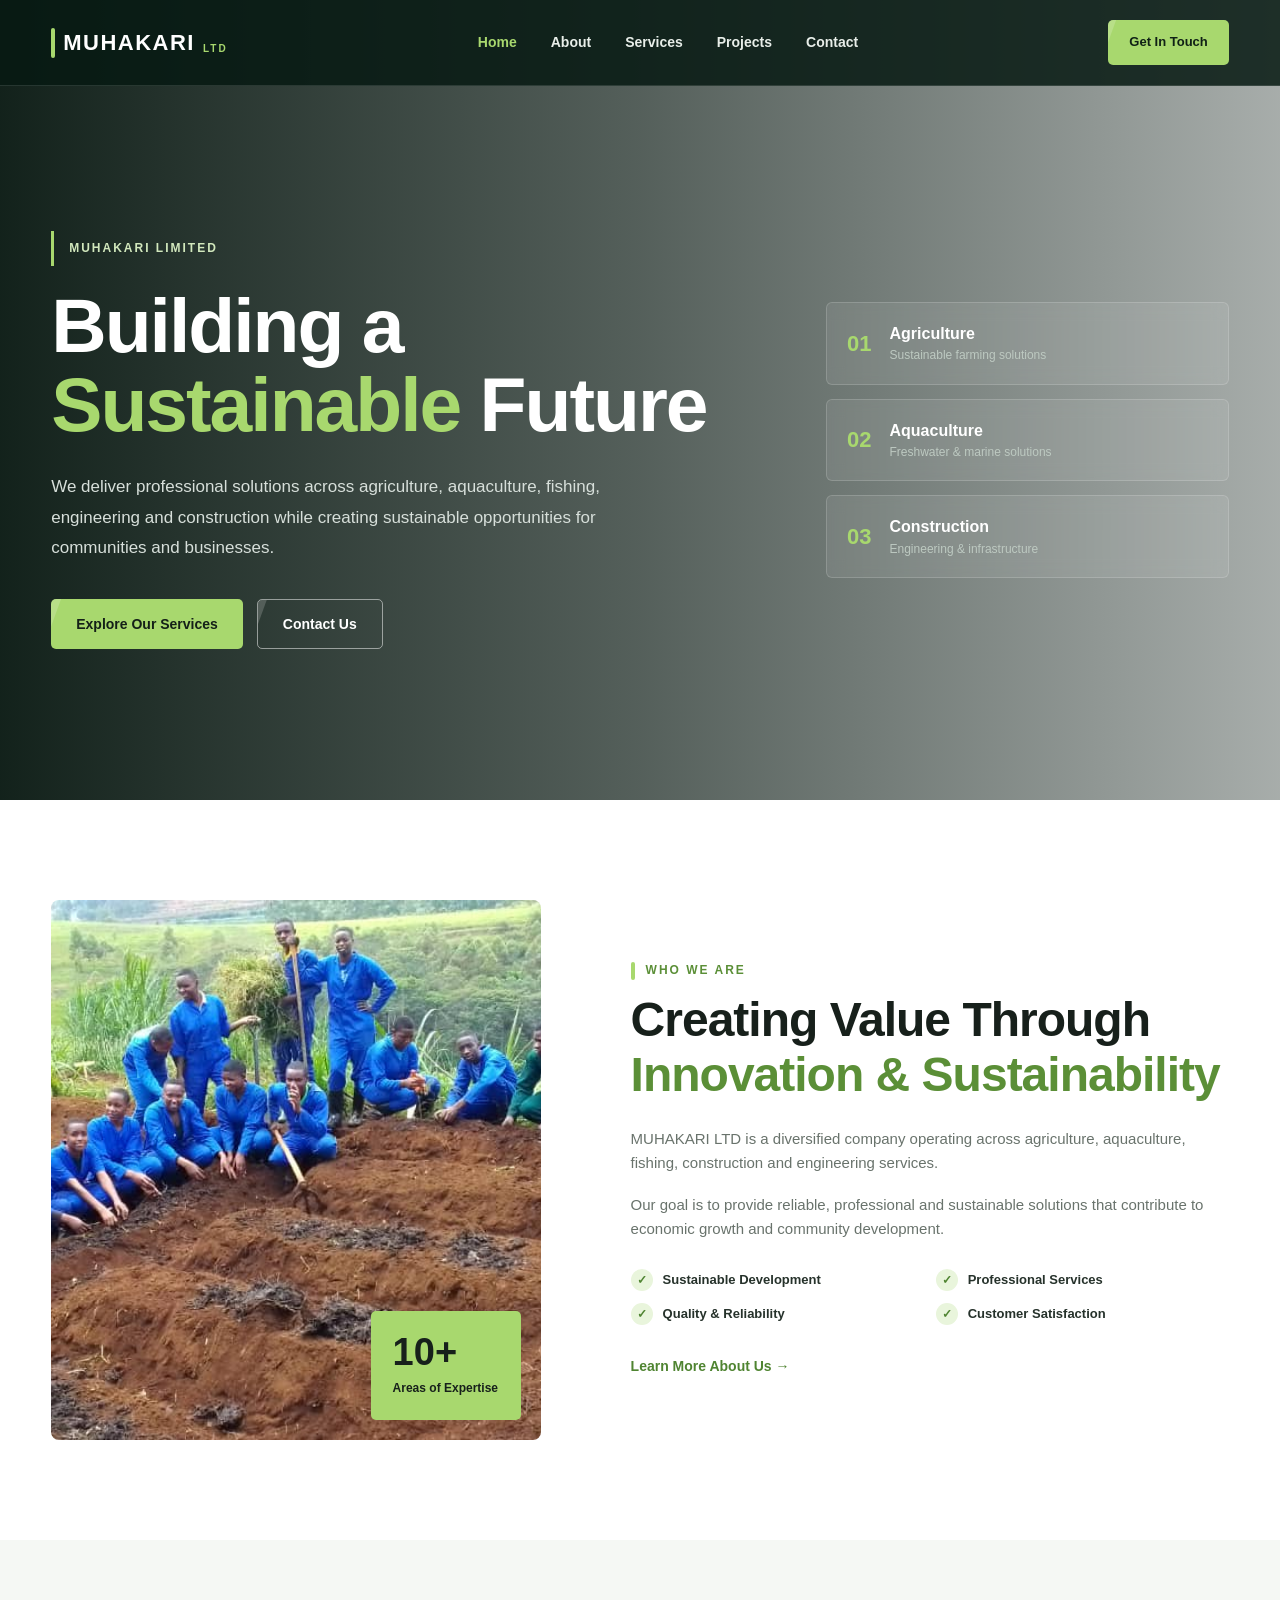
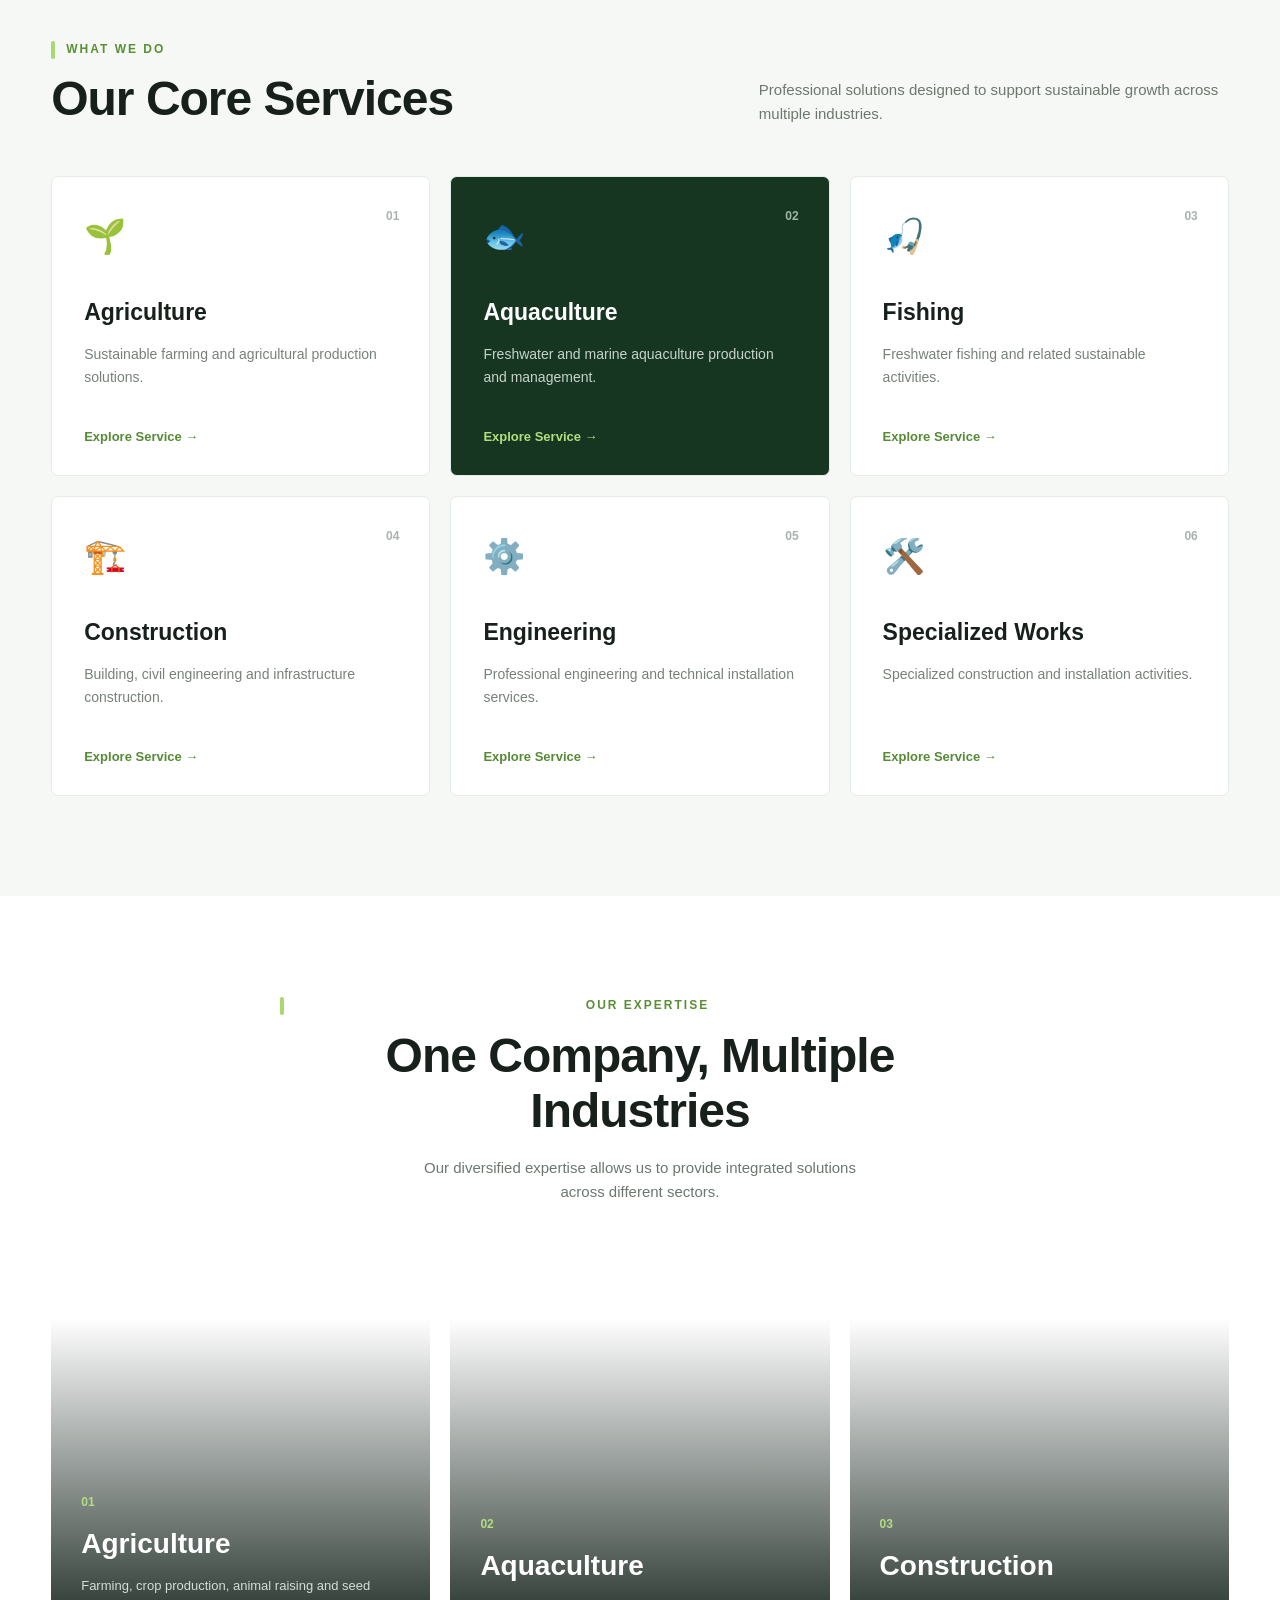
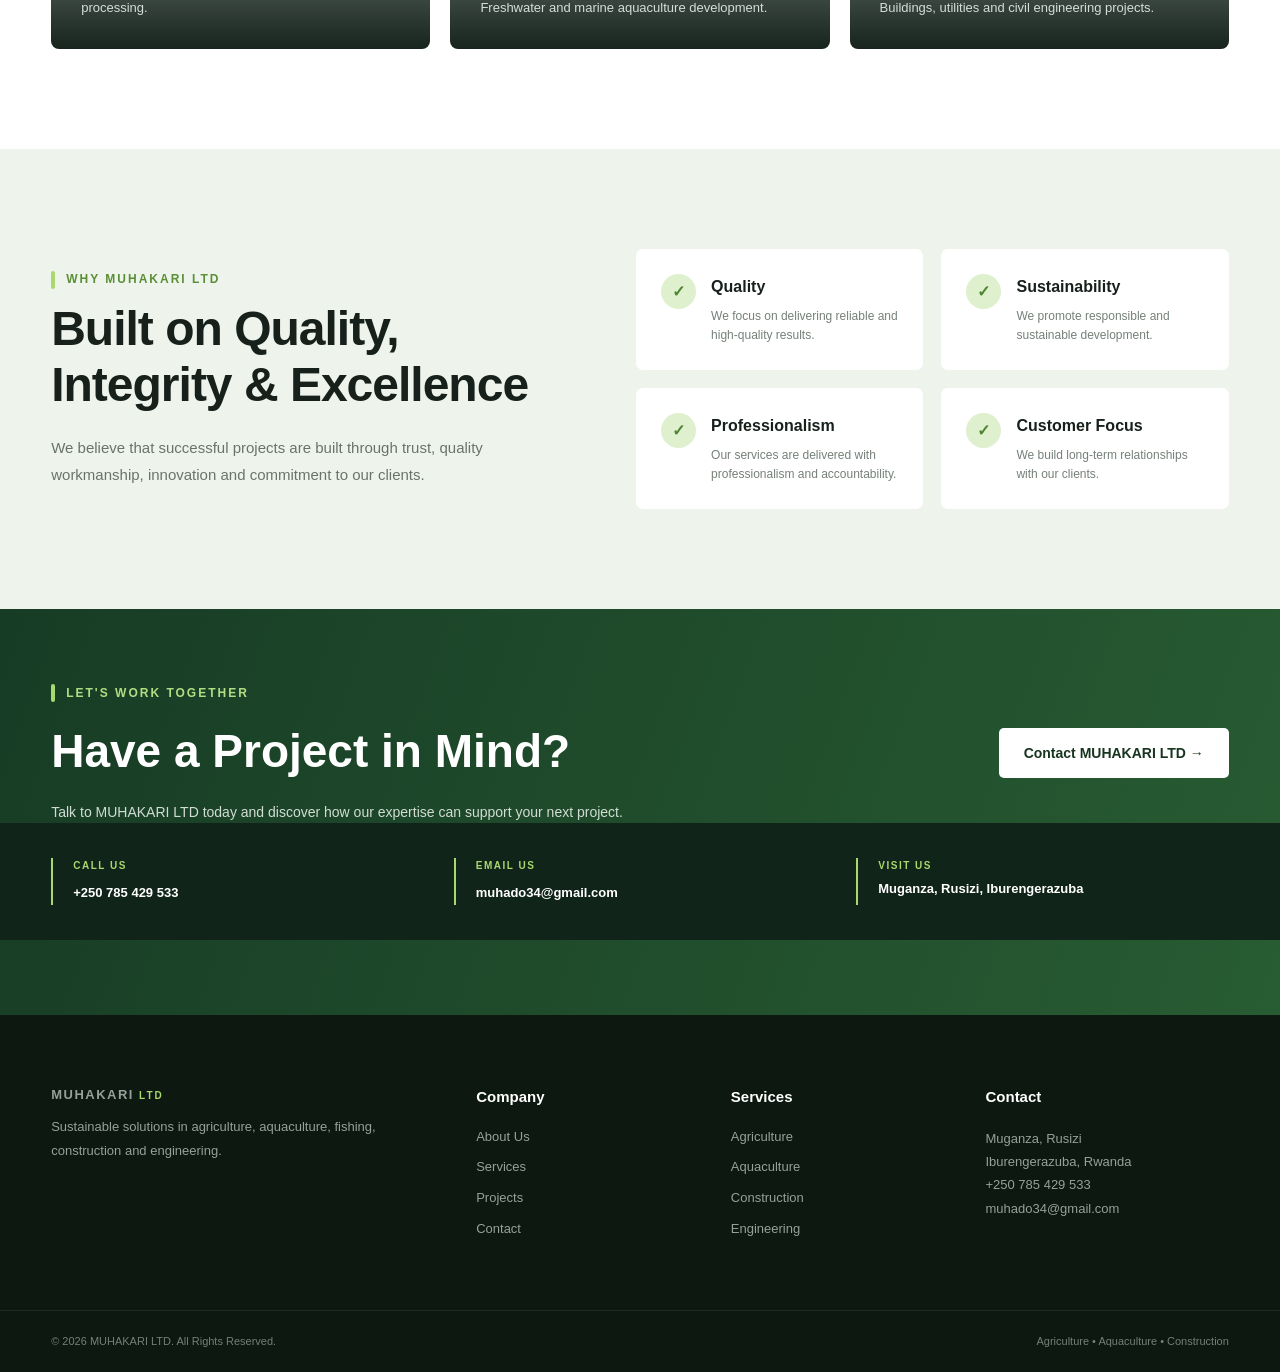
==== index.html @ 99298156 "Initial MUHAKARI L" ====
<!DOCTYPE html>
<html lang="en">
<head>
    <meta charset="UTF-8">
    <meta name="viewport" content="width=device-width, initial-scale=1.0">

    <title>MUHAKARI LTD | Agriculture, Aquaculture & Construction</title>

    <meta
        name="description"
        content="MUHAKARI LTD provides agriculture, freshwater aquaculture, fishing, engineering and construction services."
    >

    <link rel="stylesheet" href="css/style.css">
</head>

<body>

    <!-- =========================
         HEADER
    ========================== -->

    <header class="header">

        <div class="container nav-container">

            <a href="index.html" class="logo">
                <span class="logo-main">MUHAKARI</span>
                <span class="logo-sub">LTD</span>
            </a>

            <nav class="navbar">

                <a href="index.html" class="active">Home</a>

                <a href="about.html">About</a>

                <a href="services.html">Services</a>

                <a href="projects.html">Projects</a>

                <a href="contact.html">Contact</a>

            </nav>

            <a href="contact.html" class="nav-button">
                Get In Touch
            </a>

        </div>

    </header>


    <!-- =========================
         HERO
    ========================== -->

    <main>

        <section class="hero">

            <div class="hero-overlay"></div>

            <div class="container hero-container">

                <div class="hero-content">

                    <span class="hero-tag">
                        MUHAKARI LIMITED
                    </span>

                    <h1>
                        Building a
                        <span>Sustainable</span>
                        Future
                    </h1>

                    <p>
                        We deliver professional solutions across
                        agriculture, aquaculture, fishing, engineering
                        and construction while creating sustainable
                        opportunities for communities and businesses.
                    </p>

                    <div class="hero-buttons">

                        <a href="services.html" class="btn btn-primary">
                            Explore Our Services
                        </a>

                        <a href="contact.html" class="btn btn-outline">
                            Contact Us
                        </a>

                    </div>

                </div>


                <div class="hero-info">

                    <div class="info-card">

                        <strong>01</strong>

                        <div>
                            <h3>Agriculture</h3>
                            <p>
                                Sustainable farming solutions
                            </p>
                        </div>

                    </div>


                    <div class="info-card">

                        <strong>02</strong>

                        <div>
                            <h3>Aquaculture</h3>
                            <p>
                                Freshwater & marine solutions
                            </p>
                        </div>

                    </div>


                    <div class="info-card">

                        <strong>03</strong>

                        <div>
                            <h3>Construction</h3>
                            <p>
                                Engineering & infrastructure
                            </p>
                        </div>

                    </div>

                </div>

            </div>

        </section>


        <!-- =========================
             INTRODUCTION
        ========================== -->

        <section class="intro section">

            <div class="container intro-grid">

                <div class="intro-image">

                    <div class="image-box">

                        <img
                            src="images/agriculture.jpeg"
                            alt="MUHAKARI LTD Agriculture"
                        >

                        <div class="experience">

                            <strong>10+</strong>

                            <span>
                                Areas of
                                Expertise
                            </span>

                        </div>

                    </div>

                </div>


                <div class="intro-content">

                    <span class="section-label">
                        WHO WE ARE
                    </span>

                    <h2>
                        Creating Value Through
                        <span>Innovation & Sustainability</span>
                    </h2>

                    <p>
                        MUHAKARI LTD is a diversified company operating
                        across agriculture, aquaculture, fishing,
                        construction and engineering services.
                    </p>

                    <p>
                        Our goal is to provide reliable, professional
                        and sustainable solutions that contribute to
                        economic growth and community development.
                    </p>

                    <div class="check-list">

                        <div>
                            <span>✓</span>
                            Sustainable Development
                        </div>

                        <div>
                            <span>✓</span>
                            Professional Services
                        </div>

                        <div>
                            <span>✓</span>
                            Quality & Reliability
                        </div>

                        <div>
                            <span>✓</span>
                            Customer Satisfaction
                        </div>

                    </div>

                    <a href="about.html" class="text-button">
                        Learn More About Us →
                    </a>

                </div>

            </div>

        </section>


        <!-- =========================
             SERVICES
        ========================== -->

        <section class="services section">

            <div class="container">

                <div class="section-heading">

                    <div>

                        <span class="section-label">
                            WHAT WE DO
                        </span>

                        <h2>
                            Our Core Services
                        </h2>

                    </div>

                    <p>
                        Professional solutions designed to support
                        sustainable growth across multiple industries.
                    </p>

                </div>


                <div class="service-grid">


                    <!-- Agriculture -->

                    <article class="service-card">

                        <div class="service-icon">
                            🌱
                        </div>

                        <span class="service-number">
                            01
                        </span>

                        <h3>
                            Agriculture
                        </h3>

                        <p>
                            Sustainable farming and agricultural
                            production solutions.
                        </p>

                        <a href="services.html">
                            Explore Service →
                        </a>

                    </article>


                    <!-- Aquaculture -->

                    <article class="service-card featured">

                        <div class="service-icon">
                            🐟
                        </div>

                        <span class="service-number">
                            02
                        </span>

                        <h3>
                            Aquaculture
                        </h3>

                        <p>
                            Freshwater and marine aquaculture
                            production and management.
                        </p>

                        <a href="services.html">
                            Explore Service →
                        </a>

                    </article>


                    <!-- Fishing -->

                    <article class="service-card">

                        <div class="service-icon">
                            🎣
                        </div>

                        <span class="service-number">
                            03
                        </span>

                        <h3>
                            Fishing
                        </h3>

                        <p>
                            Freshwater fishing and related
                            sustainable activities.
                        </p>

                        <a href="services.html">
                            Explore Service →
                        </a>

                    </article>


                    <!-- Construction -->

                    <article class="service-card">

                        <div class="service-icon">
                            🏗️
                        </div>

                        <span class="service-number">
                            04
                        </span>

                        <h3>
                            Construction
                        </h3>

                        <p>
                            Building, civil engineering and
                            infrastructure construction.
                        </p>

                        <a href="services.html">
                            Explore Service →
                        </a>

                    </article>


                    <!-- Engineering -->

                    <article class="service-card">

                        <div class="service-icon">
                            ⚙️
                        </div>

                        <span class="service-number">
                            05
                        </span>

                        <h3>
                            Engineering
                        </h3>

                        <p>
                            Professional engineering and
                            technical installation services.
                        </p>

                        <a href="services.html">
                            Explore Service →
                        </a>

                    </article>


                    <!-- Specialized -->

                    <article class="service-card">

                        <div class="service-icon">
                            🛠️
                        </div>

                        <span class="service-number">
                            06
                        </span>

                        <h3>
                            Specialized Works
                        </h3>

                        <p>
                            Specialized construction and
                            installation activities.
                        </p>

                        <a href="services.html">
                            Explore Service →
                        </a>

                    </article>

                </div>

            </div>

        </section>


        <!-- =========================
             INDUSTRIES
        ========================== -->

        <section class="industries section">

            <div class="container">

                <div class="section-heading center">

                    <span class="section-label">
                        OUR EXPERTISE
                    </span>

                    <h2>
                        One Company, Multiple Industries
                    </h2>

                    <p>
                        Our diversified expertise allows us to provide
                        integrated solutions across different sectors.
                    </p>

                </div>


                <div class="industry-grid">

                    <div class="industry-card agriculture-bg">

                        <div>

                            <span>
                                01
                            </span>

                            <h3>
                                Agriculture
                            </h3>

                            <p>
                                Farming, crop production,
                                animal raising and seed processing.
                            </p>

                        </div>

                    </div>


                    <div class="industry-card aquaculture-bg">

                        <div>

                            <span>
                                02
                            </span>

                            <h3>
                                Aquaculture
                            </h3>

                            <p>
                                Freshwater and marine aquaculture
                                development.
                            </p>

                        </div>

                    </div>


                    <div class="industry-card construction-bg">

                        <div>

                            <span>
                                03
                            </span>

                            <h3>
                                Construction
                            </h3>

                            <p>
                                Buildings, utilities and civil
                                engineering projects.
                            </p>

                        </div>

                    </div>

                </div>

            </div>

        </section>


        <!-- =========================
             WHY CHOOSE US
        ========================== -->

        <section class="why section">

            <div class="container why-grid">

                <div>

                    <span class="section-label">
                        WHY MUHAKARI LTD
                    </span>

                    <h2>
                        Built on Quality,
                        Integrity & Excellence
                    </h2>

                    <p>
                        We believe that successful projects are built
                        through trust, quality workmanship, innovation
                        and commitment to our clients.
                    </p>

                </div>


                <div class="why-items">

                    <div class="why-item">

                        <span class="why-icon">
                            ✓
                        </span>

                        <div>
                            <h3>
                                Quality
                            </h3>

                            <p>
                                We focus on delivering reliable and
                                high-quality results.
                            </p>
                        </div>

                    </div>


                    <div class="why-item">

                        <span class="why-icon">
                            ✓
                        </span>

                        <div>
                            <h3>
                                Sustainability
                            </h3>

                            <p>
                                We promote responsible and sustainable
                                development.
                            </p>
                        </div>

                    </div>


                    <div class="why-item">

                        <span class="why-icon">
                            ✓
                        </span>

                        <div>
                            <h3>
                                Professionalism
                            </h3>

                            <p>
                                Our services are delivered with
                                professionalism and accountability.
                            </p>
                        </div>

                    </div>


                    <div class="why-item">

                        <span class="why-icon">
                            ✓
                        </span>

                        <div>
                            <h3>
                                Customer Focus
                            </h3>

                            <p>
                                We build long-term relationships
                                with our clients.
                            </p>
                        </div>

                    </div>

                </div>

            </div>

        </section>


        <!-- =========================
             CTA
        ========================== -->

        <section class="cta">

            <div class="container cta-container">

                <div>

                    <span class="section-label">
                        LET'S WORK TOGETHER
                    </span>

                    <h2>
                        Have a Project in Mind?
                    </h2>

                    <p>
                        Talk to MUHAKARI LTD today and discover how
                        our expertise can support your next project.
                    </p>

                </div>

                <a href="contact.html" class="btn btn-light">
                    Contact MUHAKARI LTD →
                </a>

            </div>
<section class="contact-bar">

    <div class="container contact-bar-container">

        <div>

            <span>
                CALL US
            </span>

            <a href="tel:+250785429533">
                +250 785 429 533
            </a>

        </div>


        <div>

            <span>
                EMAIL US
            </span>

            <a href="mailto:muhado34@gmail.com">
                muhado34@gmail.com
            </a>

        </div>


        <div>

            <span>
                VISIT US
            </span>

            <p>
                Muganza, Rusizi, Iburengerazuba
            </p>

        </div>

    </div>
        </section>

    </main>


    <!-- =========================
         FOOTER
    ========================== -->

    <footer class="footer">

        <div class="container footer-grid">

            <div>

                <a href="index.html" class="footer-logo">
                    MUHAKARI <span>LTD</span>
                </a>

                <p>
                    Sustainable solutions in agriculture,
                    aquaculture, fishing, construction and
                    engineering.
                </p>

            </div>


            <div>

                <h3>
                    Company
                </h3>

                <a href="about.html">
                    About Us
                </a>

                <a href="services.html">
                    Services
                </a>

                <a href="projects.html">
                    Projects
                </a>

                <a href="contact.html">
                    Contact
                </a>

            </div>


</section>

            <div>

                <h3>
                    Services
                </h3>

                <a href="services.html">
                    Agriculture
                </a>

                <a href="services.html">
                    Aquaculture
                </a>

                <a href="services.html">
                    Construction
                </a>

                <a href="services.html">
                    Engineering
                </a>

            </div>


        
<div>

    <h3>
        Contact
    </h3>

    <p>
        Muganza, Rusizi
    </p>

    <p>
        Iburengerazuba, Rwanda
    </p>

    <p>
        +250 785 429 533
    </p>

    <p>
        muhado34@gmail.com
    </p>

</div>



        </div>


        <div class="footer-bottom">

            <p>
                © 2026 MUHAKARI LTD. All Rights Reserved.
            </p>

            <p>
                Agriculture • Aquaculture • Construction
            </p>

        </div>

    </footer>

</body>
</html>
---- css/style.css ----
/* =========================================
   MUHAKARI LTD
   MAIN STYLESHEET
========================================= */


/* =========================================
   RESET
========================================= */

* {
    margin: 0;
    padding: 0;
    box-sizing: border-box;
}

html {
    scroll-behavior: smooth;
}

body {
    font-family:
        Arial,
        Helvetica,
        sans-serif;

    color: #17201b;

    background: #ffffff;

    line-height: 1.6;
}

img {
    width: 100%;
    display: block;
}

a {
    text-decoration: none;
    color: inherit;
}

.container {
    width: min(1180px, 92%);

    margin: auto;
}

.section {
    padding: 100px 0;
}


/* =========================================
   HEADER
========================================= */

.header {
    position: absolute;

    top: 0;
    left: 0;

    width: 100%;

    z-index: 100;

    background: rgba(7, 25, 18, 0.85);

    border-bottom:
        1px solid
        rgba(255, 255, 255, 0.12);
}

.nav-container {
    min-height: 85px;

    display: flex;

    align-items: center;

    justify-content: space-between;

    gap: 30px;
}


/* LOGO */

.logo {
    display: flex;

    align-items: baseline;

    gap: 6px;

    color: #ffffff;

    font-size: 23px;

    font-weight: 800;

    letter-spacing: 1px;
}

.logo-main {
    color: #ffffff;
}

.logo-sub {
    color: #a8d86e;

    font-size: 14px;
}


/* NAVIGATION */

.navbar {
    display: flex;

    align-items: center;

    gap: 34px;
}

.navbar a {
    color: #e8eee9;

    font-size: 14px;

    font-weight: 600;

    transition: 0.3s;
}

.navbar a:hover,
.navbar a.active {
    color: #a8d86e;
}


/* NAV BUTTON */

.nav-button {
    padding: 12px 21px;

    background: #a8d86e;

    color: #102116;

    border-radius: 5px;

    font-size: 13px;

    font-weight: 700;

    transition: 0.3s;
}

.nav-button:hover {
    background: #ffffff;

    transform: translateY(-2px);
}


/* =========================================
   HERO
========================================= */

.hero {
    min-height: 800px;

    position: relative;

    display: flex;

    align-items: center;

    background-image:
        url("../images/hero.jpg");

    background-size: cover;

    background-position: center;
}

.hero-overlay {
    position: absolute;

    inset: 0;

    background:
        linear-gradient(
            90deg,
            rgba(4, 20, 13, 0.94),
            rgba(4, 20, 13, 0.68),
            rgba(4, 20, 13, 0.35)
        );
}

.hero-container {
    position: relative;

    z-index: 2;

    display: grid;

    grid-template-columns:
        1.4fr
        0.8fr;

    align-items: center;

    gap: 70px;

    padding-top: 80px;
}

.hero-content {
    max-width: 720px;
}

.hero-tag {
    display: inline-block;

    margin-bottom: 20px;

    padding: 8px 15px;

    border-left:
        3px solid
        #a8d86e;

    color: #d2e8bd;

    font-size: 12px;

    font-weight: 700;

    letter-spacing: 2px;
}

.hero h1 {
    color: #ffffff;

    font-size:
        clamp(48px, 6vw, 78px);

    line-height: 1.03;

    letter-spacing: -2px;

    margin-bottom: 28px;
}

.hero h1 span {
    color: #a8d86e;
}

.hero-content > p {
    max-width: 620px;

    color: #d7dfda;

    font-size: 17px;

    line-height: 1.8;
}


/* HERO BUTTONS */

.hero-buttons {
    display: flex;

    gap: 14px;

    margin-top: 35px;

    flex-wrap: wrap;
}

.btn {
    display: inline-flex;

    align-items: center;

    justify-content: center;

    min-height: 50px;

    padding: 0 25px;

    border-radius: 5px;

    font-size: 14px;

    font-weight: 700;

    transition: 0.3s;
}

.btn-primary {
    background: #a8d86e;

    color: #142018;
}

.btn-primary:hover {
    background: #ffffff;

    transform: translateY(-3px);
}

.btn-outline {
    color: #ffffff;

    border:
        1px solid
        rgba(255, 255, 255, 0.5);
}

.btn-outline:hover {
    background: #ffffff;

    color: #142018;
}


/* HERO INFO */

.hero-info {
    display: flex;

    flex-direction: column;

    gap: 14px;
}

.info-card {
    display: flex;

    align-items: center;

    gap: 18px;

    padding: 18px 20px;

    background:
        rgba(255, 255, 255, 0.08);

    border:
        1px solid
        rgba(255, 255, 255, 0.16);

    backdrop-filter: blur(8px);

    border-radius: 6px;
}

.info-card strong {
    color: #a8d86e;

    font-size: 22px;
}

.info-card h3 {
    color: #ffffff;

    font-size: 16px;
}

.info-card p {
    color: #bdc9c1;

    font-size: 12px;
}


/* =========================================
   SECTION TITLES
========================================= */

.section-label {
    display: block;

    margin-bottom: 12px;

    color: #5b8f37;

    font-size: 12px;

    font-weight: 800;

    letter-spacing: 2px;
}

.section-heading {
    display: flex;

    align-items: end;

    justify-content: space-between;

    gap: 50px;

    margin-bottom: 50px;
}

.section-heading h2,
.intro-content h2,
.why h2 {
    color: #17201b;

    font-size:
        clamp(32px, 4vw, 48px);

    line-height: 1.15;

    letter-spacing: -1px;
}

.section-heading > p {
    max-width: 470px;

    color: #6c776f;

    font-size: 15px;
}

.section-heading.center {
    display: block;

    text-align: center;

    max-width: 720px;

    margin:
        0 auto
        55px;
}

.section-heading.center p {
    margin: 18px auto 0;
}


/* =========================================
   INTRO
========================================= */

.intro {
    background: #ffffff;
}

.intro-grid {
    display: grid;

    grid-template-columns:
        0.9fr
        1.1fr;

    gap: 90px;

    align-items: center;
}

.intro-image {
    position: relative;
}

.image-box {
    position: relative;

    overflow: hidden;

    border-radius: 8px;
}

.image-box img {
    height: 540px;

    object-fit: cover;
}

.experience {
    position: absolute;

    right: 20px;

    bottom: 20px;

    width: 150px;

    padding: 22px;

    background: #a8d86e;

    color: #17201b;

    border-radius: 5px;
}

.experience strong {
    display: block;

    font-size: 38px;

    line-height: 1;
}

.experience span {
    display: block;

    margin-top: 8px;

    font-size: 12px;

    font-weight: 700;
}

.intro-content h2 {
    margin-bottom: 25px;
}

.intro-content h2 span {
    color: #5b8f37;
}

.intro-content p {
    margin-bottom: 18px;

    color: #69736c;

    font-size: 15px;
}


/* CHECK LIST */

.check-list {
    display: grid;

    grid-template-columns:
        1fr
        1fr;

    gap: 12px;

    margin: 28px 0;
}

.check-list div {
    display: flex;

    align-items: center;

    gap: 10px;

    color: #26322b;

    font-size: 13px;

    font-weight: 600;
}

.check-list span {
    display: flex;

    align-items: center;

    justify-content: center;

    width: 22px;

    height: 22px;

    background: #e9f5dc;

    color: #4f8431;

    border-radius: 50%;

    font-size: 12px;
}

.text-button {
    display: inline-block;

    color: #4f8431;

    font-size: 14px;

    font-weight: 800;

    transition: 0.3s;
}

.text-button:hover {
    letter-spacing: 0.5px;
}


/* =========================================
   SERVICES
========================================= */

.services {
    background: #f5f8f4;
}

.service-grid {
    display: grid;

    grid-template-columns:
        repeat(3, 1fr);

    gap: 20px;
}

.service-card {
    position: relative;

    min-height: 300px;

    padding: 32px;

    background: #ffffff;

    border:
        1px solid
        #e5ebe5;

    border-radius: 7px;

    transition: 0.35s;

    overflow: hidden;
}

.service-card:hover {
    transform: translateY(-7px);

    box-shadow:
        0 20px 45px
        rgba(25, 45, 31, 0.09);
}

.service-card.featured {
    background: #173622;

    color: #ffffff;
}

.service-icon {
    font-size: 34px;

    margin-bottom: 30px;
}

.service-number {
    position: absolute;

    top: 30px;

    right: 30px;

    color: #a9b3ac;

    font-size: 12px;

    font-weight: 700;
}

.service-card.featured .service-number {
    color: #9eb7a2;
}

.service-card h3 {
    margin-bottom: 12px;

    font-size: 23px;
}

.service-card p {
    color: #778179;

    font-size: 14px;

    line-height: 1.7;
}

.service-card.featured p {
    color: #c6d3ca;
}

.service-card a {
    position: absolute;

    left: 32px;

    bottom: 28px;

    color: #568a36;

    font-size: 13px;

    font-weight: 800;
}

.service-card.featured a {
    color: #b2df7d;
}


/* =========================================
   INDUSTRIES
========================================= */

.industries {
    background: #ffffff;
}

.industry-grid {
    display: grid;

    grid-template-columns:
        repeat(3, 1fr);

    gap: 20px;
}

.industry-card {
    min-height: 390px;

    position: relative;

    display: flex;

    align-items: end;

    padding: 30px;

    border-radius: 8px;

    overflow: hidden;

    background-size: cover;

    background-position: center;

    isolation: isolate;
}

.industry-card::before {
    content: "";

    position: absolute;

    inset: 0;

    z-index: -1;

    background:
        linear-gradient(
            transparent 15%,
            rgba(3, 18, 10, 0.92)
        );
}

.agriculture-bg {
    background-image:
        url("../images/agriculture.jpg");
}

.aquaculture-bg {
    background-image:
        url("../images/aquaculture.jpg");
}

.construction-bg {
    background-image:
        url("../images/construction.jpg");
}

.industry-card div {
    color: #ffffff;
}

.industry-card span {
    color: #b3dd82;

    font-size: 12px;

    font-weight: 800;
}

.industry-card h3 {
    margin: 8px 0;

    font-size: 28px;
}

.industry-card p {
    color: #d4ded7;

    font-size: 13px;

    line-height: 1.7;
}


/* =========================================
   WHY US
========================================= */

.why {
    background: #eef4eb;
}

.why-grid {
    display: grid;

    grid-template-columns:
        0.9fr
        1.1fr;

    gap: 100px;

    align-items: center;
}

.why h2 {
    margin-bottom: 22px;
}

.why > .container > div:first-child > p {
    color: #69736c;

    font-size: 15px;

    line-height: 1.8;
}

.why-items {
    display: grid;

    grid-template-columns:
        1fr
        1fr;

    gap: 18px;
}

.why-item {
    display: flex;

    gap: 15px;

    padding: 25px;

    background: #ffffff;

    border-radius: 7px;
}

.why-icon {
    flex-shrink: 0;

    display: flex;

    align-items: center;

    justify-content: center;

    width: 35px;

    height: 35px;

    background: #dff0cf;

    color: #4f8431;

    border-radius: 50%;

    font-weight: 800;
}

.why-item h3 {
    margin-bottom: 7px;

    font-size: 16px;
}

.why-item p {
    color: #768078;

    font-size: 12px;

    line-height: 1.6;
}


/* =========================================
   CTA
========================================= */

.cta {
    padding: 75px 0;

    background:
        linear-gradient(
            110deg,
            #173c25,
            #285c32
        );

    color: #ffffff;
}

.cta-container {
    display: flex;

    align-items: center;

    justify-content: space-between;

    gap: 50px;
}

.cta .section-label {
    color: #b3dd82;
}

.cta h2 {
    margin-bottom: 12px;

    font-size:
        clamp(30px, 4vw, 46px);
}

.cta p {
    max-width: 600px;

    color: #d1ddd4;

    font-size: 14px;
}

.btn-light {
    flex-shrink: 0;

    background: #ffffff;

    color: #18351f;
}

.btn-light:hover {
    background: #b4df82;

    transform: translateY(-3px);
}


/* =========================================
   FOOTER
========================================= */

.footer {
    padding-top: 70px;

    background: #0c1810;

    color: #ffffff;
}

.footer-grid {
    display: grid;

    grid-template-columns:
        1.5fr
        0.8fr
        0.8fr
        1fr;

    gap: 60px;

    padding-bottom: 60px;
}

.footer-logo {
    display: inline-block;

    margin-bottom: 20px;

    font-size: 23px;

    font-weight: 800;

    letter-spacing: 1px;
}

.footer-logo span {
    color: #a8d86e;
}

.footer-grid > div:first-child p {
    max-width: 350px;

    color: #94a299;

    font-size: 13px;

    line-height: 1.8;
}

.footer h3 {
    margin-bottom: 18px;

    color: #ffffff;

    font-size: 15px;
}

.footer-grid a {
    display: block;

    margin-bottom: 10px;

    color: #94a299;

    font-size: 13px;

    transition: 0.3s;
}

.footer-grid a:hover {
    color: #a8d86e;
}

.footer-grid p {
    color: #94a299;

    font-size: 13px;

    line-height: 1.8;
}

.footer-bottom {
    display: flex;

    justify-content: space-between;

    gap: 20px;

    padding: 22px 4%;

    border-top:
        1px solid
        rgba(255, 255, 255, 0.08);

    color: #738078;

    font-size: 11px;
}


/* =========================================
   RESPONSIVE
========================================= */

@media (max-width: 1000px) {

    .navbar {
        gap: 20px;
    }

    .nav-button {
        display: none;
    }

    .hero-container {
        grid-template-columns: 1fr;

        padding-bottom: 80px;
    }

    .hero-info {
        display: grid;

        grid-template-columns:
            repeat(3, 1fr);
    }

    .intro-grid {
        gap: 50px;
    }

    .why-grid {
        gap: 50px;
    }

    .footer-grid {
        grid-template-columns:
            1fr
            1fr;
    }
}


@media (max-width: 760px) {

    .section {
        padding: 70px 0;
    }

    .header {
        position: relative;

        background: #0c1810;
    }

    .nav-container {
        min-height: auto;

        padding: 20px 0;

        flex-direction: column;

        gap: 18px;
    }

    .navbar {
        width: 100%;

        justify-content: center;

        flex-wrap: wrap;

        gap: 15px 22px;
    }

    .hero {
        min-height: 720px;
    }

    .hero-container {
        padding-top: 50px;
    }

    .hero h1 {
        font-size: 50px;
    }

    .hero-info {
        grid-template-columns: 1fr;
    }

    .section-heading {
        display: block;
    }

    .section-heading > p {
        margin-top: 18px;
    }

    .intro-grid,
    .why-grid {
        grid-template-columns: 1fr;
    }

    .service-grid,
    .industry-grid {
        grid-template-columns: 1fr;
    }

    .image-box img {
        height: 400px;
    }

    .why-items {
        grid-template-columns: 1fr;
    }

    .cta-container {
        flex-direction: column;

        align-items: flex-start;
    }

    .footer-grid {
        grid-template-columns: 1fr;

        gap: 35px;
    }

    .footer-bottom {
        flex-direction: column;
    }
}


@media (max-width: 480px) {

    .container {
        width: 90%;
    }

    .hero h1 {
        font-size: 42px;
    }

    .hero-content > p {
        font-size: 15px;
    }

    .hero-buttons {
        flex-direction: column;

        align-items: stretch;
    }

    .btn {
        width: 100%;
    }

    .check-list {
        grid-template-columns: 1fr;
    }

    .experience {
        right: 10px;

        bottom: 10px;
    }
}
/* =========================================
   INNER PAGE HERO
========================================= */

.page-hero {
    min-height: 500px;

    display: flex;

    align-items: center;

    padding-top: 100px;

    background:
        linear-gradient(
            110deg,
            #0d2618,
            #245431
        );

    color: #ffffff;
}

.page-hero .container {
    max-width: 900px;
}

.page-hero .section-label {
    color: #b4df82;
}

.page-hero h1 {
    margin-bottom: 22px;

    font-size:
        clamp(45px, 6vw, 70px);

    line-height: 1.05;

    letter-spacing: -2px;
}

.page-hero h1 span {
    color: #b4df82;
}

.page-hero p {
    max-width: 650px;

    color: #d2ddd5;

    font-size: 17px;

    line-height: 1.8;
}

/* =========================================
   CONTACT QUICK ACTIONS
========================================= */

.contact-quick-actions {
    display: grid;

    grid-template-columns:
        1fr
        1fr;

    gap: 15px;

    margin-bottom: 30px;
}

.quick-action {
    display: flex;

    align-items: center;

    gap: 13px;

    padding: 17px;

    background: #ffffff;

    border:
        1px solid
        #e1e8e1;

    border-radius: 6px;

    transition: 0.3s ease;
}

.quick-action:hover {
    border-color: #a8d86e;

    transform: translateY(-3px);

    box-shadow:
        0 10px 25px
        rgba(23, 54, 34, 0.08);
}

.quick-action > span {
    display: flex;

    align-items: center;

    justify-content: center;

    width: 40px;

    height: 40px;

    background: #e9f4df;

    border-radius: 50%;

    font-size: 17px;
}

.quick-action strong {
    display: block;

    margin-bottom: 3px;

    color: #173622;

    font-size: 12px;
}

.quick-action small {
    color: #758078;

    font-size: 11px;
}


@media (max-width: 600px) {

    .contact-quick-actions {
        grid-template-columns: 1fr;
    }

}
/* =========================================
   CONTACT BAR
========================================= */

.contact-bar {
    padding: 35px 0;

    background: #102419;

    color: #ffffff;
}

.contact-bar-container {
    display: grid;

    grid-template-columns:
        repeat(3, 1fr);

    gap: 30px;
}

.contact-bar-container > div {
    padding-left: 20px;

    border-left:
        2px solid
        #a8d86e;
}

.contact-bar span {
    display: block;

    margin-bottom: 5px;

    color: #a8d86e;

    font-size: 10px;

    font-weight: 800;

    letter-spacing: 1.5px;
}

.contact-bar a,
.contact-bar p {
    color: #ffffff;

    font-size: 13px;

    font-weight: 600;
}

.contact-bar a:hover {
    color: #a8d86e;
}


@media (max-width: 760px) {

    .contact-bar-container {
        grid-template-columns: 1fr;

        gap: 20px;
    }

}

/* =========================================
   MUHAKARI LTD - BRAND SYSTEM
========================================= */

:root {
    --primary: #173622;
    --primary-dark: #0c1810;
    --primary-light: #285c32;

    --accent: #a8d86e;
    --accent-light: #e9f4df;

    --white: #ffffff;
    --black: #17201b;

    --text: #69736c;
    --border: #e3e9e3;
    --background: #f5f8f4;

    --container: 1180px;

    --radius: 7px;

    --transition: 0.3s ease;
}


/* =========================================
   PROFESSIONAL LOGO
========================================= */

.logo {
    position: relative;

    display: inline-flex;

    align-items: center;

    gap: 8px;

    color: var(--white);

    font-size: 22px;

    font-weight: 900;

    letter-spacing: 1.5px;
}

.logo::before {
    content: "";

    width: 4px;

    height: 30px;

    background: var(--accent);

    border-radius: 10px;
}

.logo-main {
    color: var(--white);

    line-height: 1;
}

.logo-sub {
    align-self: flex-end;

    margin-bottom: 1px;

    color: var(--accent);

    font-size: 10px;

    font-weight: 800;

    letter-spacing: 2px;
}


/* FOOTER LOGO */

.footer-logo {
    display: inline-flex;

    align-items: center;

    gap: 8px;

    margin-bottom: 20px;

    color: var(--white);

    font-size: 22px;

    font-weight: 900;

    letter-spacing: 1.5px;
}

.footer-logo::before {
    content: "";

    width: 4px;

    height: 28px;

    background: var(--accent);

    border-radius: 10px;
}

.footer-logo span {
    color: var(--accent);

    font-size: 10px;

    letter-spacing: 2px;
}


/* =========================================
   GLOBAL BUTTON IMPROVEMENT
========================================= */

.btn,
.nav-button {
    position: relative;

    overflow: hidden;
}

.btn::after,
.nav-button::after {
    content: "";

    position: absolute;

    top: 0;

    left: -100%;

    width: 100%;

    height: 100%;

    background:
        rgba(255,255,255,0.18);

    transform: skewX(-20deg);

    transition: 0.5s;
}

.btn:hover::after,
.nav-button:hover::after {
    left: 120%;
}


/* =========================================
   CARD HOVER
========================================= */

.service-card,
.project-card,
.why-item,
.contact-services a {
    transition:
        transform 0.3s ease,
        box-shadow 0.3s ease,
        border-color 0.3s ease;
}

.service-card:hover,
.project-card:hover,
.why-item:hover {
    border-color: #b7d69a;
}


/* =========================================
   SECTION DECORATION
========================================= */

.section-label {
    position: relative;

    padding-left: 15px;
}

.section-label::before {
    content: "";

    position: absolute;

    left: 0;

    top: 50%;

    width: 4px;

    height: 18px;

    transform: translateY(-50%);

    background: var(--accent);

    border-radius: 5px;
}


/* =========================================
   PAGE HERO IMPROVEMENT
========================================= */

.page-hero {
    position: relative;

    overflow: hidden;
}

.page-hero::after {
    content: "";

    position: absolute;

    width: 450px;

    height: 450px;

    right: -180px;

    bottom: -250px;

    border:
        1px solid
        rgba(168, 216, 110, 0.18);

    border-radius: 50%;
}

.page-hero::before {
    content: "";

    position: absolute;

    width: 250px;

    height: 250px;

    right: 100px;

    top: 50px;

    border:
        1px solid
        rgba(168, 216, 110, 0.08);

    border-radius: 50%;
}


/* =========================================
   SELECTION
========================================= */

::selection {
    background: var(--accent);

    color: var(--primary-dark);
}


/* =========================================
   SCROLLBAR
========================================= */

::-webkit-scrollbar {
    width: 9px;
}

::-webkit-scrollbar-track {
    background: #edf2ed;
}

::-webkit-scrollbar-thumb {
    background: var(--primary);

    border-radius: 20px;
}

::-webkit-scrollbar-thumb:hover {
    background: var(--primary-light);
}
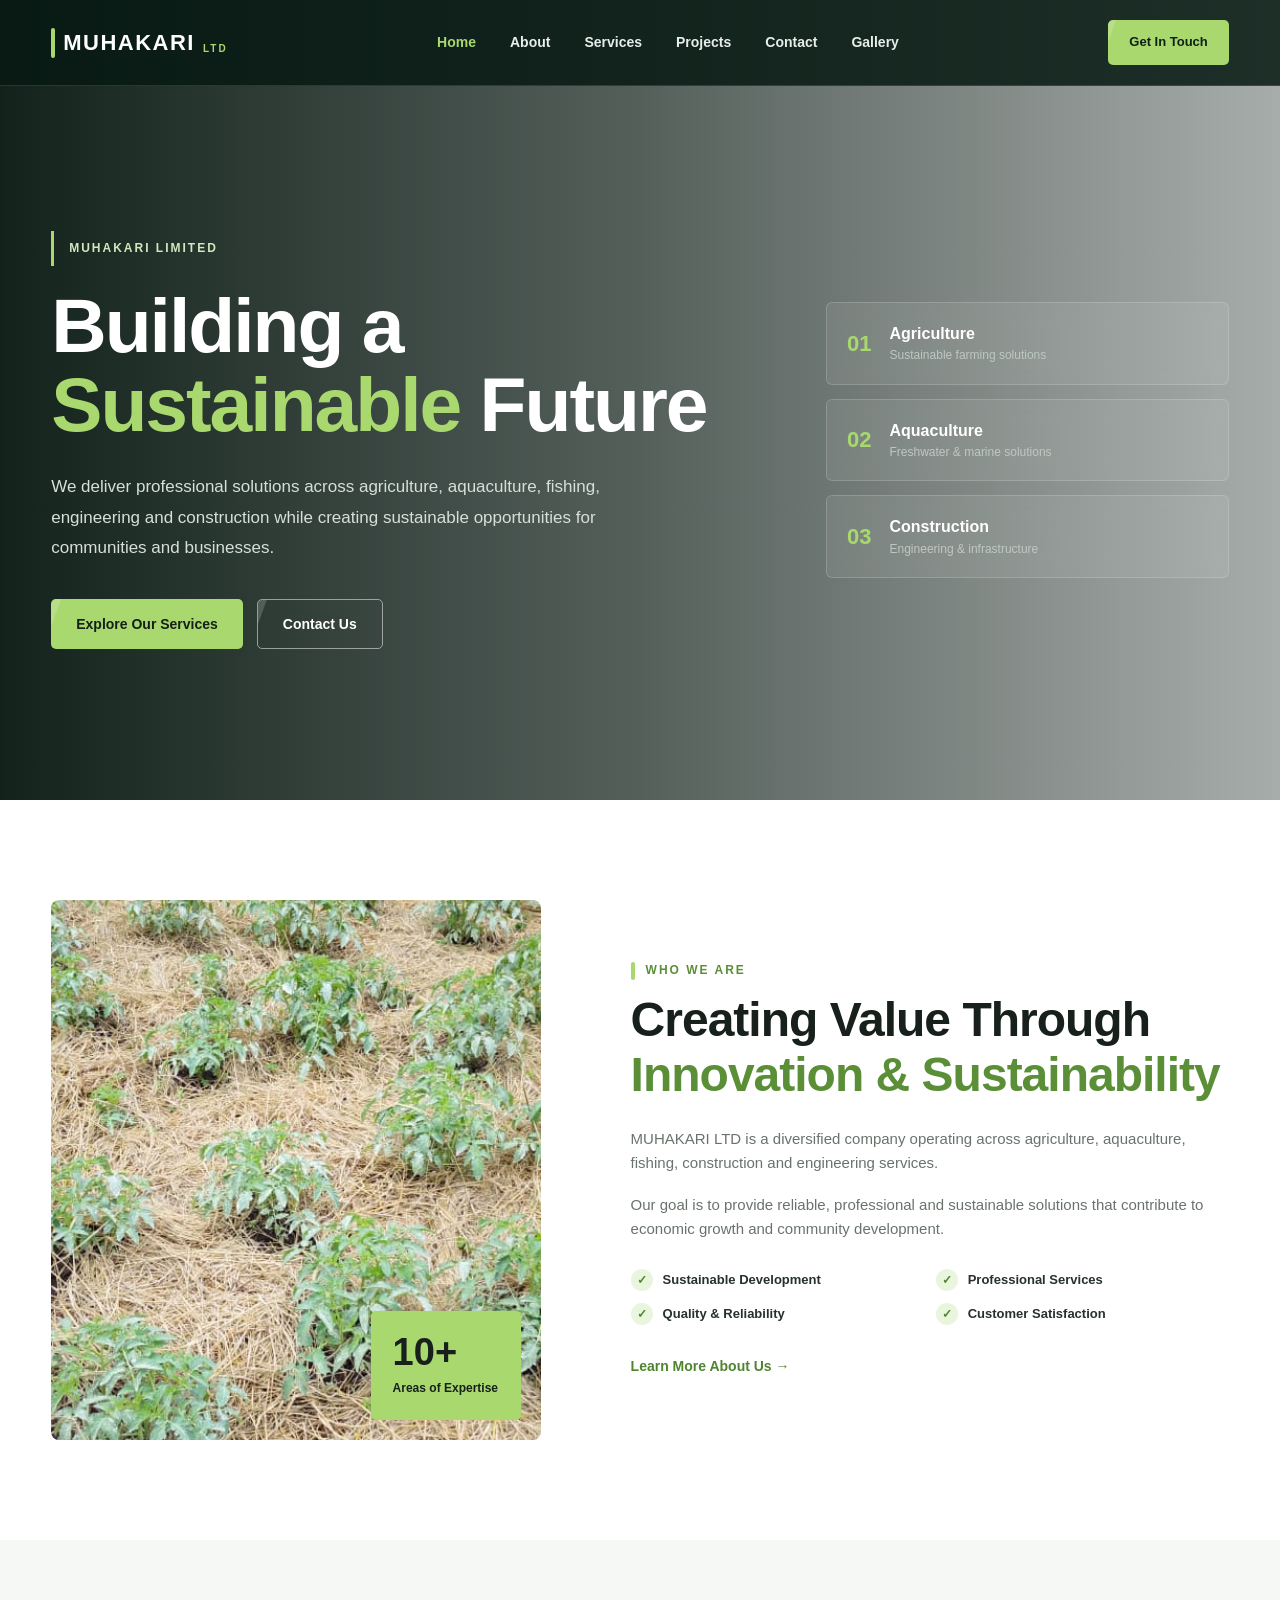
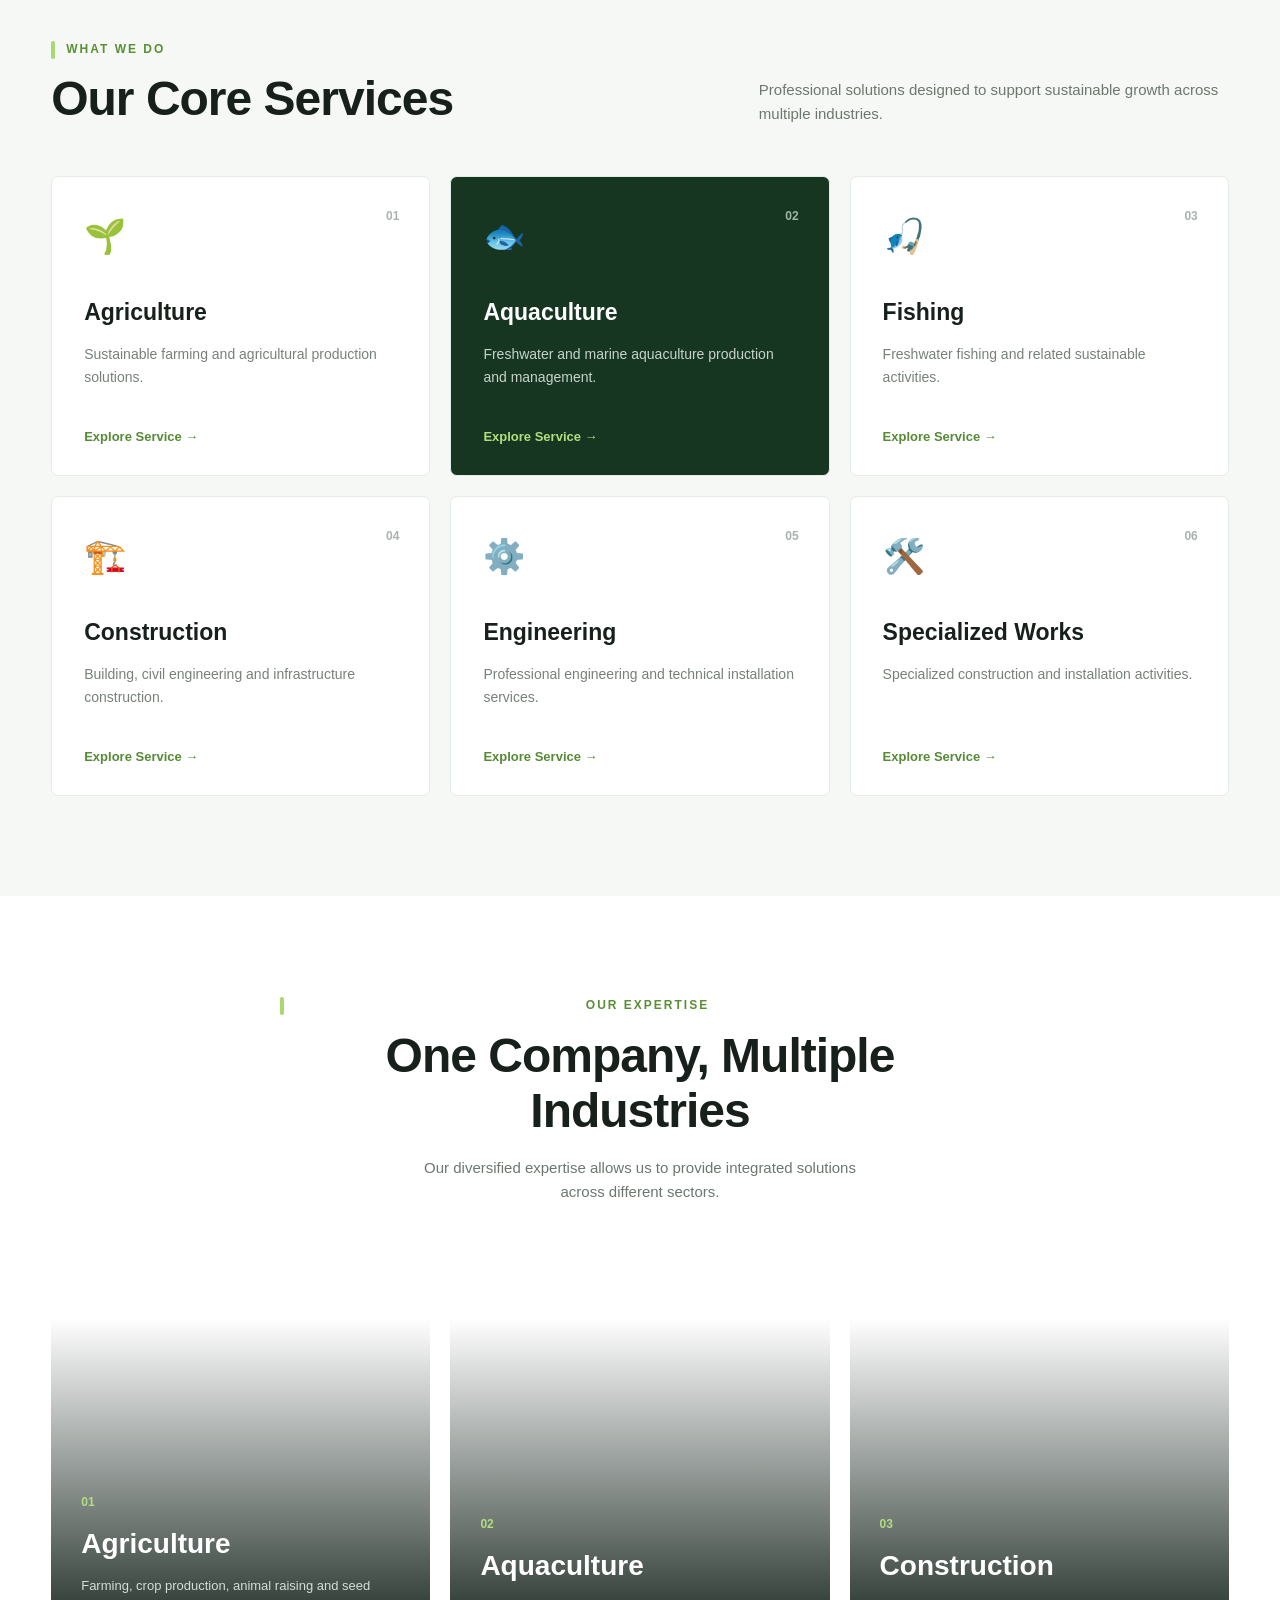
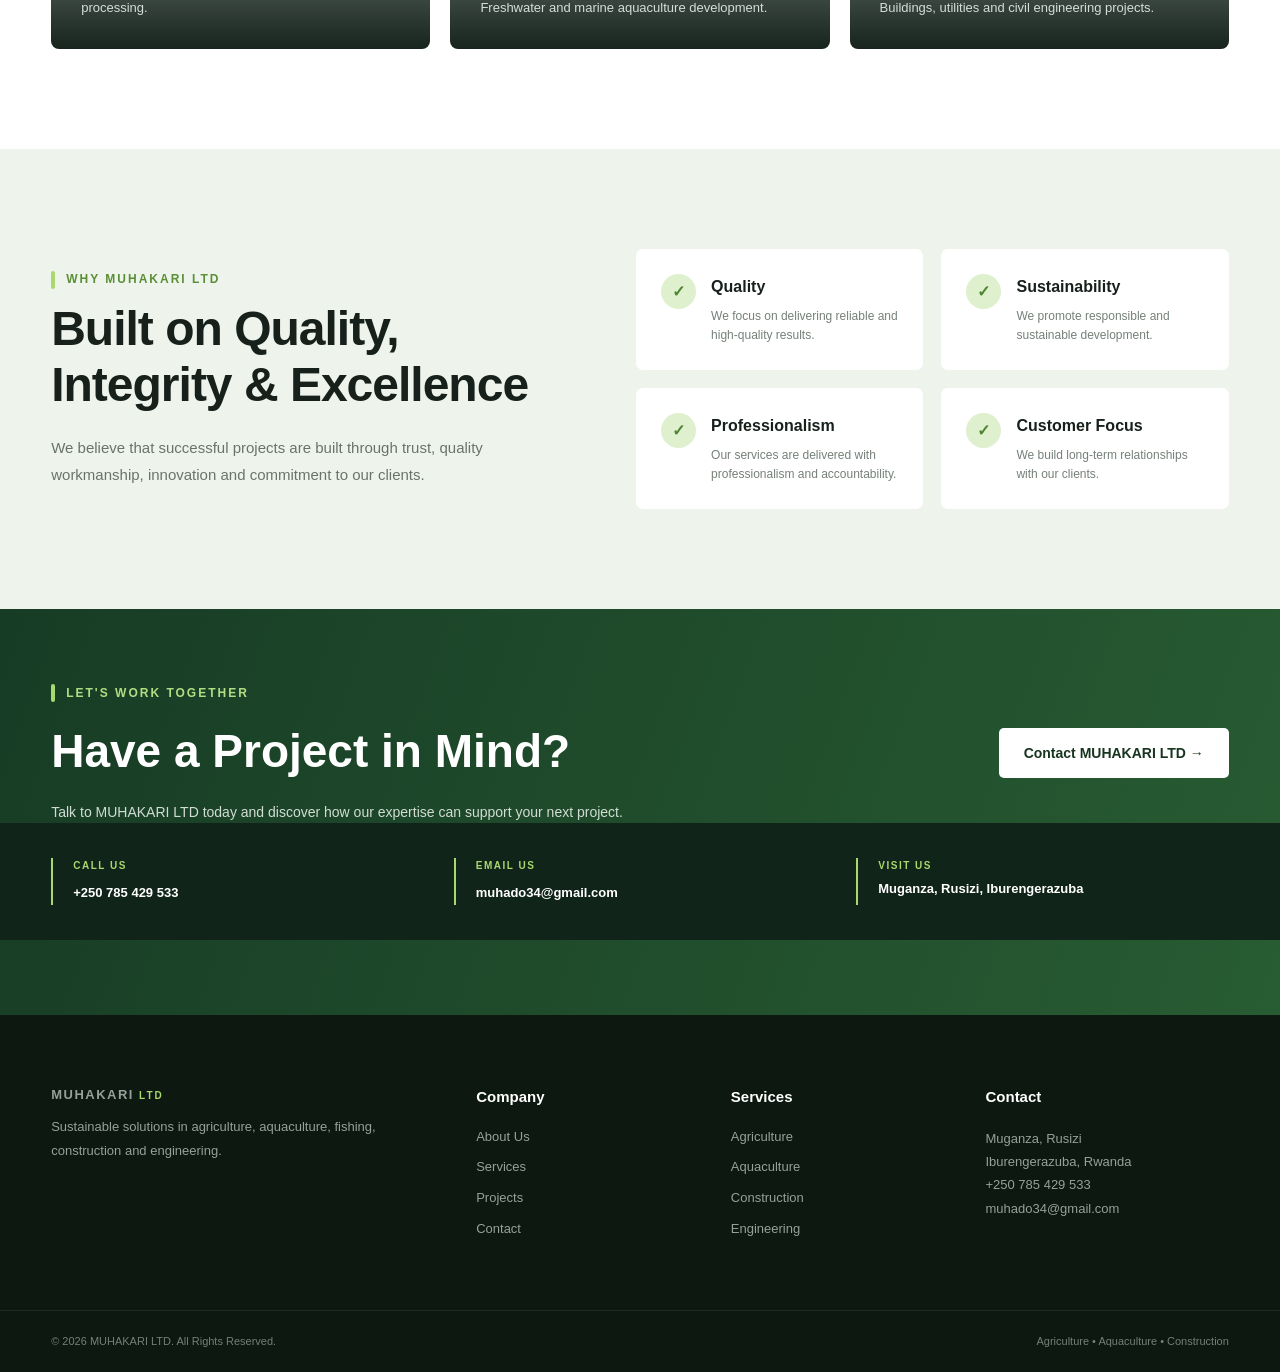
==== commit aa7c934b: "Update Muhakari LTD website" ====
--- a/index.html
+++ b/index.html
@@ -41,7 +41,7 @@
                 <a href="projects.html">Projects</a>
 
                 <a href="contact.html">Contact</a>
-
+<a href="gallery.html">Gallery</a>
             </nav>
 
             <a href="contact.html" class="nav-button">
